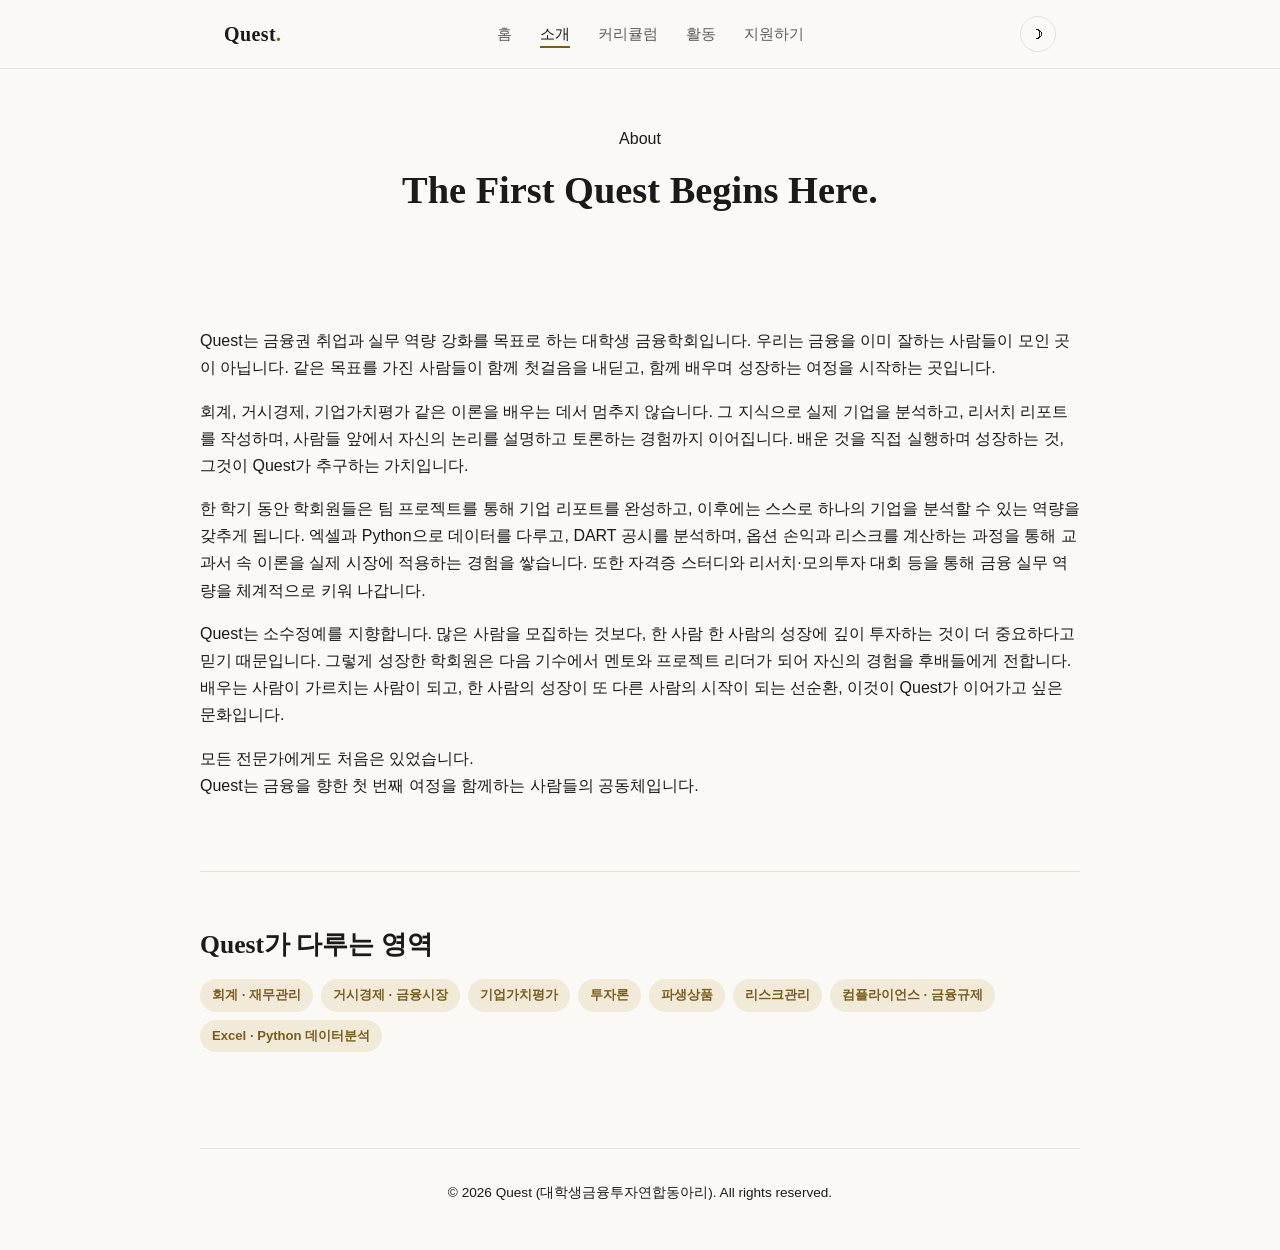
==== about.html @ 01ad4d15 "Add files via upload" ====
<!DOCTYPE html>
<html lang="ko" data-theme="light">
<head>
<meta charset="UTF-8" />
<meta name="viewport" content="width=device-width, initial-scale=1.0" />
<title>소개 | Quest</title>
<link rel="stylesheet" href="css/style.css" />
</head>
<body>

<header class="site-header">
  <nav class="nav">
    <a class="nav-brand" href="index.html">Quest<span>.</span></a>
    <button class="nav-toggle" aria-label="메뉴 열기">☰</button>
    <ul class="nav-links">
      <li><a href="index.html">홈</a></li>
      <li><a href="about.html" class="active">소개</a></li>
      <li><a href="curriculum.html">커리큘럼</a></li>
      <li><a href="activities.html">활동</a></li>
      <li><a href="apply.html">지원하기</a></li>
    </ul>
    <div class="nav-right">
      <button class="theme-toggle" aria-label="다크모드 전환">☽</button>
    </div>
  </nav>
</header>

<main>
  <section class="page-header container">
    <span class="eyebrow" style="display:block;margin-bottom:14px;">About</span>
    <h1>The First Quest Begins Here.</h1>
  </section>

  <section class="section container" style="border-top:none;">
    <p>
      Quest는 금융권 취업과 실무 역량 강화를 목표로 하는 대학생 금융학회입니다.
      우리는 금융을 이미 잘하는 사람들이 모인 곳이 아닙니다. 같은 목표를 가진 사람들이
      함께 첫걸음을 내딛고, 함께 배우며 성장하는 여정을 시작하는 곳입니다.
    </p>
    <p>
      회계, 거시경제, 기업가치평가 같은 이론을 배우는 데서 멈추지 않습니다. 그 지식으로
      실제 기업을 분석하고, 리서치 리포트를 작성하며, 사람들 앞에서 자신의 논리를 설명하고
      토론하는 경험까지 이어집니다. 배운 것을 직접 실행하며 성장하는 것, 그것이 Quest가
      추구하는 가치입니다.
    </p>
    <p>
      한 학기 동안 학회원들은 팀 프로젝트를 통해 기업 리포트를 완성하고, 이후에는 스스로
      하나의 기업을 분석할 수 있는 역량을 갖추게 됩니다. 엑셀과 Python으로 데이터를 다루고,
      DART 공시를 분석하며, 옵션 손익과 리스크를 계산하는 과정을 통해 교과서 속 이론을
      실제 시장에 적용하는 경험을 쌓습니다. 또한 자격증 스터디와 리서치·모의투자 대회 등을
      통해 금융 실무 역량을 체계적으로 키워 나갑니다.
    </p>
    <p>
      Quest는 소수정예를 지향합니다. 많은 사람을 모집하는 것보다, 한 사람 한 사람의 성장에
      깊이 투자하는 것이 더 중요하다고 믿기 때문입니다. 그렇게 성장한 학회원은 다음 기수에서
      멘토와 프로젝트 리더가 되어 자신의 경험을 후배들에게 전합니다. 배우는 사람이 가르치는
      사람이 되고, 한 사람의 성장이 또 다른 사람의 시작이 되는 선순환, 이것이 Quest가
      이어가고 싶은 문화입니다.
    </p>
    <p>
      모든 전문가에게도 처음은 있었습니다.<br />
      Quest는 금융을 향한 첫 번째 여정을 함께하는 사람들의 공동체입니다.
    </p>
  </section>

  <section class="section container">
    <h2 class="section-title">Quest가 다루는 영역</h2>
    <div class="tag-row">
      <span class="tag">회계 · 재무관리</span>
      <span class="tag">거시경제 · 금융시장</span>
      <span class="tag">기업가치평가</span>
      <span class="tag">투자론</span>
      <span class="tag">파생상품</span>
      <span class="tag">리스크관리</span>
      <span class="tag">컴플라이언스 · 금융규제</span>
      <span class="tag">Excel · Python 데이터분석</span>
    </div>
  </section>
</main>

<footer class="site-footer container">
  <p>© 2026 Quest (대학생금융투자연합동아리). All rights reserved.</p>
</footer>

<script src="js/main.js"></script>
</body>
</html>
---- css/style.css ----
/* ============================================================
   Quest (대학생금융투자연합동아리) — site.css
   ============================================================ */

:root {
  --bg: #faf9f6;
  --bg-elevated: #ffffff;
  --text: #1a1a1a;
  --text-muted: #5c5c5c;
  --border: #e4e1d8;
  --accent: #7a5c1e;
  --accent-strong: #0f1e3d;
  --accent-soft: #f1ead9;
  --shadow: 0 1px 3px rgba(15, 30, 61, 0.06);
  --radius: 10px;
  --font-serif: "Newsreader", "Noto Serif KR", Georgia, "Nanum Myeongjo", serif;
  --font-sans: -apple-system, BlinkMacSystemFont, "Segoe UI", "Noto Sans KR", "Pretendard", Arial, sans-serif;
}

html[data-theme="dark"] {
  --bg: #0b0e14;
  --bg-elevated: #12161f;
  --text: #eae7dd;
  --text-muted: #9a9a92;
  --border: #262b36;
  --accent: #d8b25c;
  --accent-strong: #eae7dd;
  --accent-soft: #1c2233;
  --shadow: 0 1px 3px rgba(0, 0, 0, 0.4);
}

* {
  box-sizing: border-box;
}

html {
  scroll-behavior: smooth;
}

body {
  margin: 0;
  background: var(--bg);
  color: var(--text);
  font-family: var(--font-sans);
  line-height: 1.7;
  -webkit-font-smoothing: antialiased;
  transition: background 0.2s ease, color 0.2s ease;
}

h1, h2, h3, h4 {
  font-family: var(--font-serif);
  color: var(--text);
  line-height: 1.3;
  margin: 0 0 0.6em;
}

p {
  margin: 0 0 1em;
  color: var(--text);
}

a {
  color: var(--accent);
  text-decoration: none;
}

a:hover {
  text-decoration: underline;
}

.container {
  max-width: 880px;
  margin: 0 auto;
  padding: 0 24px;
}

/* ---------- Header / Nav ---------- */

.site-header {
  position: sticky;
  top: 0;
  z-index: 50;
  background: var(--bg);
  border-bottom: 1px solid var(--border);
  backdrop-filter: blur(6px);
}

.nav {
  max-width: 880px;
  margin: 0 auto;
  padding: 16px 24px;
  display: flex;
  align-items: center;
  justify-content: space-between;
}

.nav-brand {
  font-family: var(--font-serif);
  font-weight: 700;
  font-size: 1.25rem;
  letter-spacing: 0.02em;
  color: var(--text);
}

.nav-brand span {
  color: var(--accent);
}

.nav-links {
  display: flex;
  align-items: center;
  gap: 28px;
  list-style: none;
  margin: 0;
  padding: 0;
}

.nav-links a {
  color: var(--text-muted);
  font-size: 0.95rem;
  font-weight: 500;
}

.nav-links a:hover,
.nav-links a.active {
  color: var(--text);
  text-decoration: none;
}

.nav-links a.active {
  border-bottom: 2px solid var(--accent);
  padding-bottom: 4px;
}

.nav-right {
  display: flex;
  align-items: center;
  gap: 16px;
}

.theme-toggle {
  background: none;
  border: 1px solid var(--border);
  border-radius: 999px;
  width: 36px;
  height: 36px;
  display: flex;
  align-items: center;
  justify-content: center;
  cursor: pointer;
  font-size: 1rem;
  color: var(--text);
}

.theme-toggle:hover {
  border-color: var(--accent);
}

.nav-toggle {
  display: none;
  background: none;
  border: none;
  font-size: 1.4rem;
  cursor: pointer;
  color: var(--text);
}

@media (max-width: 640px) {
  .nav-toggle {
    display: block;
  }
  .nav-links {
    position: absolute;
    top: 100%;
    left: 0;
    right: 0;
    background: var(--bg-elevated);
    border-bottom: 1px solid var(--border);
    flex-direction: column;
    align-items: flex-start;
    gap: 0;
    padding: 8px 24px 16px;
    display: none;
  }
  .nav-links.open {
    display: flex;
  }
  .nav-links li {
    width: 100%;
    padding: 10px 0;
    border-bottom: 1px solid var(--border);
  }
  .nav-links li:last-child {
    border-bottom: none;
  }
}

/* ---------- Hero ---------- */

.hero {
  padding: 88px 0 64px;
  text-align: center;
}

.hero .eyebrow {
  display: inline-block;
  font-size: 0.8rem;
  letter-spacing: 0.12em;
  text-transform: uppercase;
  color: var(--accent);
  margin-bottom: 18px;
  font-weight: 600;
}

.hero h1 {
  font-size: clamp(2rem, 5vw, 2.9rem);
  max-width: 640px;
  margin: 0 auto 20px;
}

.hero p.lead {
  max-width: 560px;
  margin: 0 auto 32px;
  color: var(--text-muted);
  font-size: 1.08rem;
}

.hero-actions {
  display: flex;
  gap: 12px;
  justify-content: center;
  flex-wrap: wrap;
}

/* ---------- Buttons ---------- */

.btn {
  display: inline-block;
  padding: 12px 26px;
  border-radius: var(--radius);
  font-weight: 600;
  font-size: 0.95rem;
  border: 1px solid transparent;
  cursor: pointer;
}

.btn-primary {
  background: var(--accent-strong);
  color: #faf9f6;
}

html[data-theme="dark"] .btn-primary {
  background: var(--accent);
  color: #0b0e14;
}

.btn-primary:hover {
  opacity: 0.88;
  text-decoration: none;
}

.btn-outline {
  border-color: var(--border);
  color: var(--text);
  background: transparent;
}

.btn-outline:hover {
  border-color: var(--accent);
  text-decoration: none;
}

/* ---------- Sections ---------- */

.section {
  padding: 56px 0;
  border-top: 1px solid var(--border);
}

.section:first-of-type {
  border-top: none;
}

.section-title {
  font-size: 1.6rem;
  margin-bottom: 8px;
}

.section-sub {
  color: var(--text-muted);
  margin-bottom: 32px;
}

.page-header {
  padding: 56px 0 32px;
  text-align: center;
}

.page-header h1 {
  font-size: clamp(1.8rem, 4vw, 2.4rem);
}

.page-header p {
  color: var(--text-muted);
  max-width: 560px;
  margin: 0 auto;
}

/* ---------- Cards ---------- */

.card-grid {
  display: grid;
  grid-template-columns: repeat(auto-fit, minmax(220px, 1fr));
  gap: 20px;
}

.card {
  background: var(--bg-elevated);
  border: 1px solid var(--border);
  border-radius: var(--radius);
  padding: 24px;
  box-shadow: var(--shadow);
}

.card h3 {
  font-size: 1.1rem;
  margin-bottom: 8px;
}

.card p {
  color: var(--text-muted);
  font-size: 0.95rem;
  margin-bottom: 0;
}

.tag-row {
  display: flex;
  flex-wrap: wrap;
  gap: 8px;
  margin: 18px 0 0;
}

.tag {
  background: var(--accent-soft);
  color: var(--accent);
  font-size: 0.82rem;
  font-weight: 600;
  padding: 5px 12px;
  border-radius: 999px;
}

/* ---------- Curriculum table ---------- */

.table-wrap {
  overflow-x: auto;
  border: 1px solid var(--border);
  border-radius: var(--radius);
}

table.curriculum {
  width: 100%;
  border-collapse: collapse;
  font-size: 0.92rem;
  min-width: 640px;
}

table.curriculum caption {
  caption-side: top;
  text-align: left;
  font-weight: 700;
  padding: 14px 16px;
  background: var(--accent-soft);
  color: var(--accent-strong);
  font-family: var(--font-serif);
}

table.curriculum th,
table.curriculum td {
  padding: 12px 16px;
  border-bottom: 1px solid var(--border);
  text-align: left;
  vertical-align: top;
}

table.curriculum thead th {
  background: var(--bg-elevated);
  color: var(--text-muted);
  font-weight: 600;
  font-size: 0.82rem;
  text-transform: uppercase;
  letter-spacing: 0.04em;
}

table.curriculum tbody tr:last-child td {
  border-bottom: none;
}

table.curriculum td.break-row {
  text-align: center;
  color: var(--text-muted);
  background: var(--accent-soft);
  font-style: italic;
}

table.curriculum td.date-cell {
  font-weight: 700;
  white-space: nowrap;
  color: var(--accent);
}

table.curriculum td.empty {
  color: var(--border);
}

/* ---------- Placeholder / empty state ---------- */

.empty-state {
  text-align: center;
  padding: 64px 24px;
  border: 1px dashed var(--border);
  border-radius: var(--radius);
  color: var(--text-muted);
}

.empty-state .icon {
  font-size: 2rem;
  margin-bottom: 12px;
}

/* ---------- Apply / recruiting box ---------- */

.info-box {
  background: var(--bg-elevated);
  border: 1px solid var(--border);
  border-radius: var(--radius);
  padding: 28px;
  box-shadow: var(--shadow);
  margin-bottom: 24px;
}

.info-box h3 {
  margin-bottom: 14px;
}

.info-list {
  list-style: none;
  padding: 0;
  margin: 0;
}

.info-list li {
  display: flex;
  justify-content: space-between;
  gap: 16px;
  padding: 10px 0;
  border-bottom: 1px solid var(--border);
  font-size: 0.95rem;
}

.info-list li:last-child {
  border-bottom: none;
}

.info-list .label {
  color: var(--text-muted);
  flex-shrink: 0;
}

.placeholder {
  color: var(--accent);
  font-style: italic;
}

.callout {
  background: var(--accent-soft);
  border-left: 3px solid var(--accent);
  border-radius: 6px;
  padding: 14px 18px;
  font-size: 0.9rem;
  color: var(--text-muted);
  margin-bottom: 24px;
}

/* ---------- Footer ---------- */

.site-footer {
  border-top: 1px solid var(--border);
  padding: 32px 0;
  margin-top: 40px;
  text-align: center;
  color: var(--text-muted);
  font-size: 0.85rem;
}

.site-footer a {
  color: var(--text-muted);
}
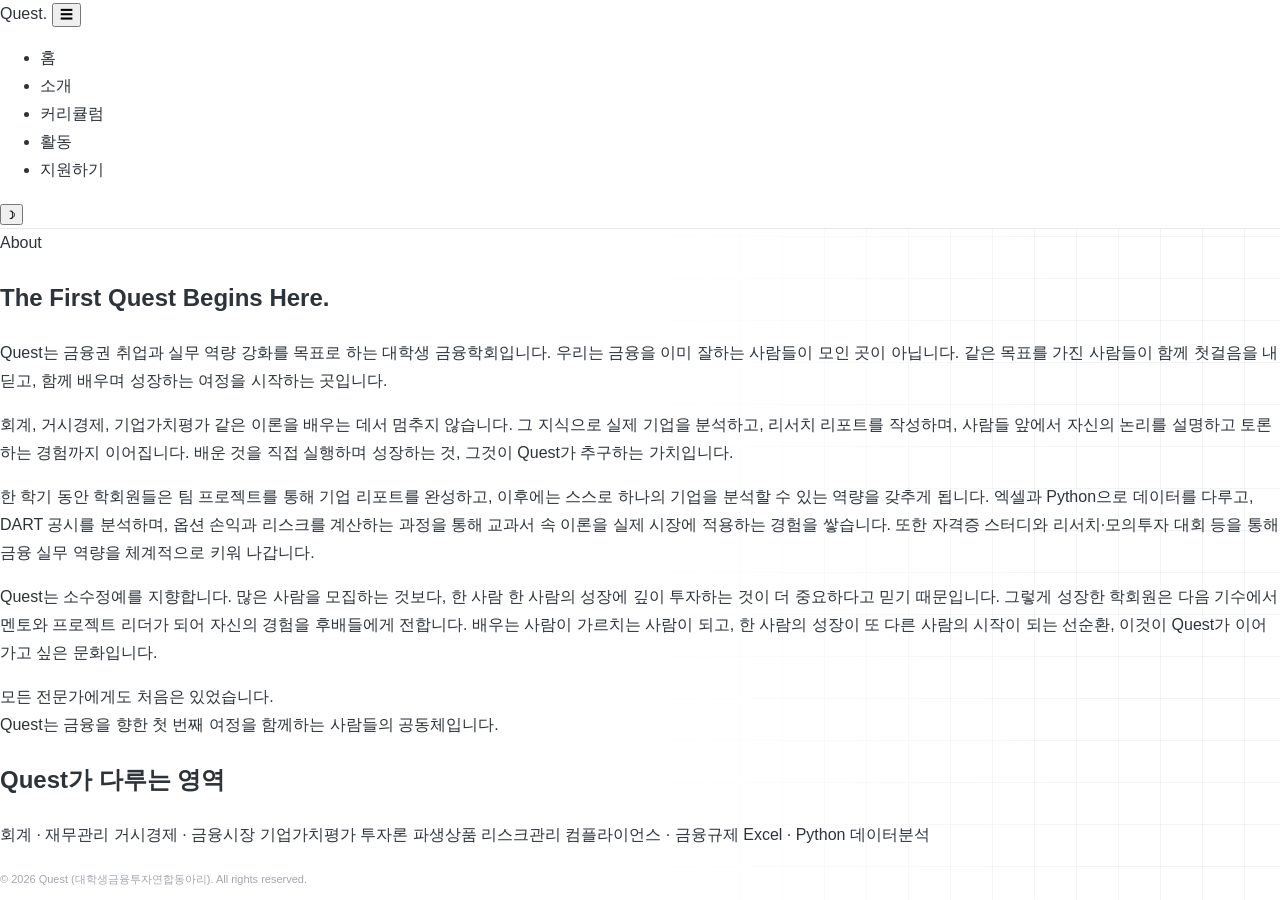
==== commit 4f2aed35: "Web final v1" ====
--- a/about.html
+++ b/about.html
@@ -6,7 +6,8 @@
 <title>소개 | Quest</title>
 <link rel="stylesheet" href="css/style.css" />
 </head>
-<body>
+<!-- index.html -->
+<body data-page="about">
 
 <header class="site-header">
   <nav class="nav">
--- a/css/style.css
+++ b/css/style.css
@@ -1,33 +1,10 @@
-/* ============================================================
-   Quest (대학생금융투자연합동아리) — site.css
-   ============================================================ */
-
-:root {
-  --bg: #faf9f6;
-  --bg-elevated: #ffffff;
-  --text: #1a1a1a;
-  --text-muted: #5c5c5c;
-  --border: #e4e1d8;
-  --accent: #7a5c1e;
-  --accent-strong: #0f1e3d;
-  --accent-soft: #f1ead9;
-  --shadow: 0 1px 3px rgba(15, 30, 61, 0.06);
-  --radius: 10px;
-  --font-serif: "Newsreader", "Noto Serif KR", Georgia, "Nanum Myeongjo", serif;
-  --font-sans: -apple-system, BlinkMacSystemFont, "Segoe UI", "Noto Sans KR", "Pretendard", Arial, sans-serif;
-}
-
-html[data-theme="dark"] {
-  --bg: #0b0e14;
-  --bg-elevated: #12161f;
-  --text: #eae7dd;
-  --text-muted: #9a9a92;
-  --border: #262b36;
-  --accent: #d8b25c;
-  --accent-strong: #eae7dd;
-  --accent-soft: #1c2233;
-  --shadow: 0 1px 3px rgba(0, 0, 0, 0.4);
-}
+/* =========================================================
+   QUEST FINANCE LAB
+   Academic / Research-oriented website
+========================================================= */
+
+
+/* ---------- RESET ---------- */
 
 * {
   box-sizing: border-box;
@@ -39,459 +16,1903 @@
 
 body {
   margin: 0;
-  background: var(--bg);
-  color: var(--text);
-  font-family: var(--font-sans);
-  line-height: 1.7;
-  -webkit-font-smoothing: antialiased;
-  transition: background 0.2s ease, color 0.2s ease;
-}
-
-h1, h2, h3, h4 {
-  font-family: var(--font-serif);
-  color: var(--text);
-  line-height: 1.3;
-  margin: 0 0 0.6em;
-}
+  background: #ffffff;
+  color: #2d333b;
+
+  position: relative;
+isolation: isolate;
+
+-webkit-font-smoothing: antialiased;
+text-rendering: optimizeLegibility;
+
+  font-family:
+    -apple-system,
+    BlinkMacSystemFont,
+    "Segoe UI",
+    "Noto Sans KR",
+    Arial,
+    sans-serif;
+
+  font-size: 16px;
+  line-height: 1.75;
+}
+
+/* =========================================================
+   QUEST BACKGROUND — RESEARCH GRID
+========================================================= */
+
+body::before {
+  content: "";
+
+  position: fixed;
+  top: 68px;
+  right: 0;
+
+  width: 52vw;
+  height: calc(100vh - 68px);
+
+  background-image:
+    linear-gradient(
+      rgba(29, 53, 87, 0.055) 1px,
+      transparent 1px
+    ),
+    linear-gradient(
+      90deg,
+      rgba(29, 53, 87, 0.055) 1px,
+      transparent 1px
+    );
+
+  background-size:
+    42px 42px;
+
+  -webkit-mask-image:
+    linear-gradient(
+      to right,
+      transparent 0%,
+      rgba(0, 0, 0, 0.35) 28%,
+      #000 72%
+    );
+
+  mask-image:
+    linear-gradient(
+      to right,
+      transparent 0%,
+      rgba(0, 0, 0, 0.35) 28%,
+      #000 72%
+    );
+
+  pointer-events: none;
+
+  z-index: -1;
+}
+
+a {
+  color: inherit;
+  text-decoration: none;
+}
+
+/* Text selection */
+
+::selection {
+  background: rgba(29, 53, 87, 0.16);
+  color: #1d3557;
+}
+
+/* Keyboard focus */
+
+a:focus-visible,
+button:focus-visible {
+  outline: 2px solid rgba(29, 53, 87, 0.55);
+  outline-offset: 4px;
+  border-radius: 2px;
+}s
 
 p {
-  margin: 0 0 1em;
-  color: var(--text);
-}
-
-a {
-  color: var(--accent);
-  text-decoration: none;
-}
-
-a:hover {
-  text-decoration: underline;
-}
-
-.container {
-  max-width: 880px;
-  margin: 0 auto;
-  padding: 0 24px;
-}
-
-/* ---------- Header / Nav ---------- */
+  margin: 0 0 1.25rem;
+}
+
+
+/* =========================================================
+   TOP NAVIGATION
+========================================================= */
 
 .site-header {
+  width: 100%;
+
+  border-bottom: 1px solid #e7e9ec;
+
+  background: rgba(255, 255, 255, 0.88);
+
+  -webkit-backdrop-filter: blur(12px);
+  backdrop-filter: blur(12px);
+
   position: sticky;
   top: 0;
-  z-index: 50;
-  background: var(--bg);
-  border-bottom: 1px solid var(--border);
-  backdrop-filter: blur(6px);
-}
-
-.nav {
-  max-width: 880px;
+
+  z-index: 100;
+
+  box-shadow:
+    0 0 0 rgba(29, 53, 87, 0);
+
+  transition:
+    background 0.3s ease,
+    border-color 0.3s ease,
+    box-shadow 0.3s ease;
+}
+
+
+/* 스크롤 후 header */
+
+.site-header.is-scrolled {
+  background: rgba(255, 255, 255, 0.94);
+
+  border-color: rgba(29, 53, 87, 0.10);
+
+  box-shadow:
+    0 8px 24px rgba(29, 53, 87, 0.06);
+}
+
+.header-inner {
+  max-width: 1180px;
+  min-height: 68px;
+
   margin: 0 auto;
-  padding: 16px 24px;
+  padding: 0 28px;
+
   display: flex;
   align-items: center;
-  justify-content: space-between;
-}
-
-.nav-brand {
-  font-family: var(--font-serif);
+}
+
+.brand {
+  transition:
+  color 0.2s ease,
+  letter-spacing 0.3s cubic-bezier(0.22, 1, 0.36, 1);
+  margin-right: 50px;
+
+  color: #1d3557;
+
+  font-size: 22px;
   font-weight: 700;
-  font-size: 1.25rem;
-  letter-spacing: 0.02em;
-  color: var(--text);
-}
-
-.nav-brand span {
-  color: var(--accent);
-}
-
-.nav-links {
+  letter-spacing: -0.5px;
+}
+
+.brand:hover {
+  color: #29496f;
+  letter-spacing: -0.2px;
+}
+
+.main-nav {
   display: flex;
   align-items: center;
-  gap: 28px;
-  list-style: none;
-  margin: 0;
-  padding: 0;
-}
-
-.nav-links a {
-  color: var(--text-muted);
-  font-size: 0.95rem;
+
+  gap: 30px;
+}
+
+.main-nav a {
+  position: relative;
+
+  padding: 23px 0 20px;
+
+  color: #5d6672;
+
+  font-size: 14px;
   font-weight: 500;
-}
-
-.nav-links a:hover,
-.nav-links a.active {
-  color: var(--text);
-  text-decoration: none;
-}
-
-.nav-links a.active {
-  border-bottom: 2px solid var(--accent);
-  padding-bottom: 4px;
-}
-
-.nav-right {
+
+  transition:
+    color 0.2s ease;
+}
+
+
+/* underline 기본 상태 */
+
+.main-nav a::after {
+  content: "";
+
+  position: absolute;
+
+  left: 0;
+  bottom: 15px;
+
+  width: 100%;
+  height: 2px;
+
+  background: #1d3557;
+
+  transform: scaleX(0);
+  transform-origin: left center;
+
+  transition:
+    transform 0.32s cubic-bezier(0.22, 1, 0.36, 1);
+}
+
+
+/* hover / 현재 페이지 */
+
+.main-nav a:hover,
+.main-nav a.active {
+  color: #1d3557;
+}
+
+.main-nav a:hover::after,
+.main-nav a.active::after {
+  transform: scaleX(1);
+}
+.language-switch {
+  margin-left: auto;
+
   display: flex;
   align-items: center;
-  gap: 16px;
-}
-
-.theme-toggle {
-  background: none;
-  border: 1px solid var(--border);
-  border-radius: 999px;
-  width: 36px;
-  height: 36px;
+
+  gap: 7px;
+
+  color: #a0a6ad;
+
+  font-size: 12px;
+  letter-spacing: 0.04em;
+}
+
+.active-language {
+  color: #1d3557;
+  font-weight: 700;
+}
+
+
+/* =========================================================
+   MAIN PAGE LAYOUT
+========================================================= */
+
+.page-layout {
+  max-width: 1120px;
+
+  margin: 0 auto;
+  padding: 70px 28px 100px;
+
+  display: grid;
+  grid-template-columns: 250px minmax(0, 1fr);
+
+  gap: 90px;
+}
+
+
+/* =========================================================
+   LEFT PROFILE
+========================================================= */
+
+.profile {
+  align-self: start;
+
+  position: sticky;
+  top: 120px;
+}
+
+.profile-mark {
+  width: 112px;
+  height: 112px;
+
+  display: flex;
+  justify-content: center;
+  align-items: center;
+
+  margin-bottom: 25px;
+
+  border-radius: 50%;
+
+  background: #1d3557;
+  color: #ffffff;
+
+  font-family: "Source Serif 4", Georgia, "Times New Roman", serif;
+  font-size: 54px;
+  line-height: 1;
+
+  position: relative;
+  isolation: isolate;
+
+  transform: translateY(0) scale(1);
+
+  box-shadow:
+    0 0 0 rgba(29, 53, 87, 0);
+
+  transition:
+    transform 0.35s cubic-bezier(0.22, 1, 0.36, 1),
+    box-shadow 0.35s ease;
+}
+
+
+/* Q — subtle hover interaction */
+
+.profile-mark:hover {
+  transform:
+    translateY(-4px)
+    scale(1.025);
+
+  box-shadow:
+    0 10px 26px rgba(29, 53, 87, 0.16);
+}
+
+/* Q — rotating research ring */
+
+.profile-mark::before {
+  content: "";
+
+  position: absolute;
+  inset: -9px;
+
+  border-radius: 50%;
+
+  background:
+  conic-gradient(
+    from 0deg,
+    rgba(29, 53, 87, 0.12) 0deg,
+    rgba(29, 53, 87, 0.12) 220deg,
+    rgba(29, 53, 87, 0.34) 265deg,
+    rgba(29, 53, 87, 0.72) 305deg,
+    rgba(29, 53, 87, 0.30) 345deg,
+    rgba(29, 53, 87, 0.12) 360deg
+  );
+  
+  -webkit-mask:
+    radial-gradient(
+      farthest-side,
+      transparent calc(100% - 1px),
+      #000 0
+    );
+
+  mask:
+    radial-gradient(
+      farthest-side,
+      transparent calc(100% - 1px),
+      #000 0
+    );
+
+  pointer-events: none;
+
+  animation: quest-ring-rotate 14s linear infinite;
+}
+
+
+@keyframes quest-ring-rotate {
+
+  from {
+    transform: rotate(0deg);
+  }
+
+  to {
+    transform: rotate(360deg);
+  }
+
+}
+
+.profile-name {
+  margin: 0 0 4px;
+
+  color: #22272e;
+
+  font-size: 28px;
+  font-weight: 650;
+  letter-spacing: -0.6px;
+}
+
+.profile-role {
+  margin: 0 0 20px;
+
+  color: #66707b;
+
+  font-size: 14px;
+  line-height: 1.6;
+}
+
+.profile-tagline {
+  margin: 0 0 27px;
+
+  color: #1d3557;
+
+  font-family: "Source Serif 4", Georgia, "Times New Roman", serif;
+  font-size: 18px;
+  line-height: 1.45;
+}
+
+.profile-info {
+  list-style: none;
+
+  margin: 0;
+  padding: 19px 0 0;
+
+  border-top: 1px solid #e4e7ea;
+}
+
+.profile-info li {
+  margin-bottom: 7px;
+
+  color: #858c95;
+
+  font-size: 12px;
+  line-height: 1.6;
+}
+
+/* =========================================================
+   PROFILE ENTRANCE
+========================================================= */
+
+/* Q는 기존 orbit / hover와 충돌하지 않도록 opacity만 */
+.profile-mark {
+  animation:
+    quest-profile-mark-enter 0.65s ease both;
+}
+
+
+/* 텍스트 요소 */
+.profile-name,
+.profile-role,
+.profile-tagline,
+.profile-info {
+  opacity: 0;
+
+  animation:
+    quest-profile-text-enter
+    0.65s
+    cubic-bezier(0.22, 1, 0.36, 1)
+    forwards;
+}
+
+
+/* stagger */
+.profile-name {
+  animation-delay: 0.08s;
+}
+
+.profile-role {
+  animation-delay: 0.14s;
+}
+
+.profile-tagline {
+  animation-delay: 0.20s;
+}
+
+.profile-info {
+  animation-delay: 0.26s;
+}
+
+
+/* Q fade */
+@keyframes quest-profile-mark-enter {
+
+  from {
+    opacity: 0;
+  }
+
+  to {
+    opacity: 1;
+  }
+
+}
+
+
+/* Text entrance */
+@keyframes quest-profile-text-enter {
+
+  from {
+    opacity: 0;
+    transform: translateY(10px);
+  }
+
+  to {
+    opacity: 1;
+    transform: translateY(0);
+  }
+
+}
+
+
+/* =========================================================
+   RIGHT CONTENT
+========================================================= */
+
+.content {
+  width: 100%;
+  max-width: 720px;
+}
+
+.content-section {
+  padding-bottom: 54px;
+  margin-bottom: 54px;
+
+  border-bottom: 1px solid #eceef0;
+}
+
+.content-section:last-of-type {
+  border-bottom: none;
+}
+
+.content-section h2 {
+  margin: 0 0 25px;
+
+  color: #22272e;
+
+  font-size: 25px;
+  font-weight: 650;
+  line-height: 1.3;
+  letter-spacing: -0.5px;
+}
+/* =========================================================
+   SECTION HEADING ACCENT
+========================================================= */
+
+.content-section > h2,
+.section-heading-row > h2 {
   display: flex;
   align-items: center;
-  justify-content: center;
-  cursor: pointer;
-  font-size: 1rem;
-  color: var(--text);
-}
-
-.theme-toggle:hover {
-  border-color: var(--accent);
-}
-
-.nav-toggle {
-  display: none;
-  background: none;
-  border: none;
-  font-size: 1.4rem;
-  cursor: pointer;
-  color: var(--text);
-}
-
-@media (max-width: 640px) {
-  .nav-toggle {
-    display: block;
-  }
-  .nav-links {
-    position: absolute;
-    top: 100%;
-    left: 0;
-    right: 0;
-    background: var(--bg-elevated);
-    border-bottom: 1px solid var(--border);
-    flex-direction: column;
-    align-items: flex-start;
-    gap: 0;
-    padding: 8px 24px 16px;
-    display: none;
-  }
-  .nav-links.open {
-    display: flex;
-  }
-  .nav-links li {
-    width: 100%;
-    padding: 10px 0;
-    border-bottom: 1px solid var(--border);
-  }
-  .nav-links li:last-child {
-    border-bottom: none;
-  }
-}
-
-/* ---------- Hero ---------- */
-
-.hero {
-  padding: 88px 0 64px;
-  text-align: center;
-}
-
-.hero .eyebrow {
-  display: inline-block;
-  font-size: 0.8rem;
-  letter-spacing: 0.12em;
-  text-transform: uppercase;
-  color: var(--accent);
-  margin-bottom: 18px;
-  font-weight: 600;
-}
-
-.hero h1 {
-  font-size: clamp(2rem, 5vw, 2.9rem);
-  max-width: 640px;
-  margin: 0 auto 20px;
-}
-
-.hero p.lead {
-  max-width: 560px;
-  margin: 0 auto 32px;
-  color: var(--text-muted);
-  font-size: 1.08rem;
-}
-
-.hero-actions {
-  display: flex;
-  gap: 12px;
-  justify-content: center;
-  flex-wrap: wrap;
-}
-
-/* ---------- Buttons ---------- */
-
-.btn {
-  display: inline-block;
-  padding: 12px 26px;
-  border-radius: var(--radius);
-  font-weight: 600;
-  font-size: 0.95rem;
-  border: 1px solid transparent;
-  cursor: pointer;
-}
-
-.btn-primary {
-  background: var(--accent-strong);
-  color: #faf9f6;
-}
-
-html[data-theme="dark"] .btn-primary {
-  background: var(--accent);
-  color: #0b0e14;
-}
-
-.btn-primary:hover {
-  opacity: 0.88;
-  text-decoration: none;
-}
-
-.btn-outline {
-  border-color: var(--border);
-  color: var(--text);
-  background: transparent;
-}
-
-.btn-outline:hover {
-  border-color: var(--accent);
-  text-decoration: none;
-}
-
-/* ---------- Sections ---------- */
-
-.section {
-  padding: 56px 0;
-  border-top: 1px solid var(--border);
-}
-
-.section:first-of-type {
-  border-top: none;
-}
-
-.section-title {
-  font-size: 1.6rem;
-  margin-bottom: 8px;
-}
-
-.section-sub {
-  color: var(--text-muted);
-  margin-bottom: 32px;
-}
-
-.page-header {
-  padding: 56px 0 32px;
-  text-align: center;
-}
-
-.page-header h1 {
-  font-size: clamp(1.8rem, 4vw, 2.4rem);
-}
-
-.page-header p {
-  color: var(--text-muted);
-  max-width: 560px;
-  margin: 0 auto;
-}
-
-/* ---------- Cards ---------- */
-
-.card-grid {
-  display: grid;
-  grid-template-columns: repeat(auto-fit, minmax(220px, 1fr));
-  gap: 20px;
-}
-
-.card {
-  background: var(--bg-elevated);
-  border: 1px solid var(--border);
-  border-radius: var(--radius);
-  padding: 24px;
-  box-shadow: var(--shadow);
-}
-
-.card h3 {
-  font-size: 1.1rem;
-  margin-bottom: 8px;
-}
-
-.card p {
-  color: var(--text-muted);
-  font-size: 0.95rem;
-  margin-bottom: 0;
-}
-
-.tag-row {
+
+  gap: 10px;
+}
+
+.content-section > h2::before,
+.section-heading-row > h2::before {
+  content: "";
+
+  width: 18px;
+  height: 1px;
+
+  flex: 0 0 18px;
+
+  background: rgba(29, 53, 87, 0.42);
+
+  transition:
+    width 0.35s cubic-bezier(0.22, 1, 0.36, 1),
+    flex-basis 0.35s cubic-bezier(0.22, 1, 0.36, 1),
+    background 0.3s ease;
+}
+
+.content-section h3 {
+  margin: 0 0 4px;
+
+  color: #30363d;
+
+  font-size: 16px;
+  font-weight: 650;
+}
+
+.content-section p {
+  color: #59636e;
+}
+
+.lead {
+  margin-bottom: 23px !important;
+
+  color: #30363d !important;
+
+  font-size: 20px;
+  font-weight: 500;
+  line-height: 1.6;
+  letter-spacing: -0.3px;
+}
+
+
+/* =========================================================
+   AREAS OF STUDY
+========================================================= */
+
+.tag-list {
   display: flex;
   flex-wrap: wrap;
+
   gap: 8px;
-  margin: 18px 0 0;
-}
-
-.tag {
-  background: var(--accent-soft);
-  color: var(--accent);
-  font-size: 0.82rem;
-  font-weight: 600;
-  padding: 5px 12px;
-  border-radius: 999px;
-}
-
-/* ---------- Curriculum table ---------- */
-
-.table-wrap {
-  overflow-x: auto;
-  border: 1px solid var(--border);
-  border-radius: var(--radius);
-}
-
-table.curriculum {
-  width: 100%;
-  border-collapse: collapse;
-  font-size: 0.92rem;
-  min-width: 640px;
-}
-
-table.curriculum caption {
-  caption-side: top;
-  text-align: left;
-  font-weight: 700;
-  padding: 14px 16px;
-  background: var(--accent-soft);
-  color: var(--accent-strong);
-  font-family: var(--font-serif);
-}
-
-table.curriculum th,
-table.curriculum td {
-  padding: 12px 16px;
-  border-bottom: 1px solid var(--border);
-  text-align: left;
-  vertical-align: top;
-}
-
-table.curriculum thead th {
-  background: var(--bg-elevated);
-  color: var(--text-muted);
-  font-weight: 600;
-  font-size: 0.82rem;
-  text-transform: uppercase;
-  letter-spacing: 0.04em;
-}
-
-table.curriculum tbody tr:last-child td {
-  border-bottom: none;
-}
-
-table.curriculum td.break-row {
-  text-align: center;
-  color: var(--text-muted);
-  background: var(--accent-soft);
-  font-style: italic;
-}
-
-table.curriculum td.date-cell {
-  font-weight: 700;
-  white-space: nowrap;
-  color: var(--accent);
-}
-
-table.curriculum td.empty {
-  color: var(--border);
-}
-
-/* ---------- Placeholder / empty state ---------- */
-
-.empty-state {
-  text-align: center;
-  padding: 64px 24px;
-  border: 1px dashed var(--border);
-  border-radius: var(--radius);
-  color: var(--text-muted);
-}
-
-.empty-state .icon {
-  font-size: 2rem;
-  margin-bottom: 12px;
-}
-
-/* ---------- Apply / recruiting box ---------- */
-
-.info-box {
-  background: var(--bg-elevated);
-  border: 1px solid var(--border);
-  border-radius: var(--radius);
-  padding: 28px;
-  box-shadow: var(--shadow);
-  margin-bottom: 24px;
-}
-
-.info-box h3 {
-  margin-bottom: 14px;
-}
-
-.info-list {
-  list-style: none;
-  padding: 0;
+}
+
+.tag-list span {
+  display: inline-block;
+
+  padding: 5px 11px;
+
+  border: 1px solid #dfe3e7;
+  border-radius: 4px;
+
+  color: #5e6873;
+  background: #fafbfc;
+
+  font-size: 12px;
+  line-height: 1.5;
+
+  transform: translateY(0);
+
+  transition:
+    color 0.22s ease,
+    border-color 0.22s ease,
+    background 0.22s ease,
+    transform 0.28s cubic-bezier(0.22, 1, 0.36, 1),
+    box-shadow 0.28s ease;
+}
+
+.tag-list span:hover {
+  color: #1d3557;
+
+  border-color: rgba(29, 53, 87, 0.30);
+
+  background: #ffffff;
+
+  transform: translateY(-2px);
+
+  box-shadow:
+    0 5px 14px rgba(29, 53, 87, 0.07);
+}
+
+/* =========================================================
+   HOW WE LEARN
+========================================================= */
+
+.learning-list {
+  position: relative;
+
+  border-top: 1px solid #e4e7ea;
+
+  --learning-progress: 0;
+}
+
+
+/* 전체 progress rail */
+
+.learning-list::before {
+  content: "";
+
+  position: absolute;
+
+  left: 29px;
+  top: 30px;
+  bottom: 30px;
+
+  width: 1px;
+
+  background: #e1e5e9;
+
+  pointer-events: none;
+}
+
+
+/* 현재 단계까지 채워지는 부분 */
+
+.learning-list::after {
+  content: "";
+
+  position: absolute;
+
+  left: 29px;
+  top: 30px;
+
+  width: 1px;
+
+  height:
+    calc(
+      (100% - 60px) * var(--learning-progress)
+    );
+
+  background: #1d3557;
+
+  transition:
+    height 0.45s cubic-bezier(0.22, 1, 0.36, 1);
+
+  pointer-events: none;
+}
+
+.learning-item {
+  position: relative;
+
+  display: grid;
+  grid-template-columns: 54px 1fr;
+  gap: 16px;
+
+  padding: 18px 0;
+
+  border-bottom: 1px solid #e9ebed;
+
+  transition:
+    transform 0.35s cubic-bezier(0.22, 1, 0.36, 1),
+    padding-left 0.35s cubic-bezier(0.22, 1, 0.36, 1);
+}
+
+.learning-number {
+  position: relative;
+z-index: 2;
+
+  padding-top: 2px;
+
+  color: #9ba2aa;
+
+  font-family: "Source Serif 4", Georgia, "Times New Roman", serif;
+  font-size: 13px;
+
+  transition:
+    color 0.3s ease,
+    transform 0.35s cubic-bezier(0.22, 1, 0.36, 1);
+}
+
+.learning-number::after {
+  content: "";
+
+  position: absolute;
+
+  left: 26.5px;
+  top: 9px;
+
+  width: 6px;
+  height: 6px;
+
+  border-radius: 50%;
+
+  background: #d5dbe1;
+
+  transform: scale(0.75);
+
+  transition:
+    background 0.3s ease,
+    transform 0.35s cubic-bezier(0.22, 1, 0.36, 1);
+
+  z-index: 3;
+}
+
+.learning-item.is-active .learning-number::after {
+  background: #1d3557;
+
+  transform: scale(1);
+}
+
+.learning-item p {
   margin: 0;
-}
-
-.info-list li {
+
+  color: #7a838d;
+
+  font-size: 14px;
+  line-height: 1.65;
+
+  transition: color 0.3s ease;
+}
+
+/* Active learning step */
+
+.learning-item h3 {
+  transition: color 0.3s ease;
+}
+
+.learning-item.is-active {
+  padding-left: 8px;
+}
+
+.learning-item.is-active .learning-number {
+  color: #1d3557;
+
+  transform: translateX(3px);
+}
+
+.learning-item.is-active h3 {
+  color: #1d3557;
+}
+
+.learning-item.is-active p {
+  color: #59636e;
+}
+/* =========================================================
+   RESEARCH
+========================================================= */
+
+.section-heading-row {
   display: flex;
   justify-content: space-between;
-  gap: 16px;
-  padding: 10px 0;
-  border-bottom: 1px solid var(--border);
-  font-size: 0.95rem;
-}
-
-.info-list li:last-child {
+  align-items: baseline;
+
+  gap: 30px;
+}
+
+.text-link {
+  display: inline-flex;
+  align-items: center;
+  gap: 4px;
+
+  color: #426a8c;
+
+  font-size: 12px;
+  white-space: nowrap;
+
+  transition:
+    color 0.2s ease;
+}
+
+.text-link:active,
+.person-external:active {
+  opacity: 0.65;
+}
+
+.text-link:hover {
+  color: #1d3557;
+}
+
+.link-arrow {
+  display: inline-block;
+
+  transition:
+    transform 0.3s cubic-bezier(0.22, 1, 0.36, 1);
+}
+
+.text-link:hover .link-arrow {
+  transform: translateX(4px);
+}
+
+.empty-research {
+  padding: 22px 0;
+
+  border-top: 1px solid #e4e7ea;
+  border-bottom: 1px solid #e4e7ea;
+}
+
+.empty-research p {
+  margin: 0;
+
+  color: #868e97;
+
+  font-size: 14px;
+}
+
+
+/* =========================================================
+   FOOTER
+========================================================= */
+
+.site-footer {
+  padding-top: 10px;
+
+  color: #a1a7ae;
+
+  font-size: 11px;
+}
+
+.site-footer p {
+  color: inherit;
+}
+
+
+/* =========================================================
+   TABLET
+========================================================= */
+
+@media (max-width: 900px) {
+
+  .page-layout {
+    grid-template-columns: 200px minmax(0, 1fr);
+
+    gap: 55px;
+  }
+
+  .main-nav {
+    gap: 20px;
+  }
+
+}
+
+
+/* =========================================================
+   MOBILE
+========================================================= */
+
+@media (max-width: 720px) {
+
+  .site-header {
+    position: static;
+  }
+
+  .header-inner {
+    min-height: auto;
+
+    padding: 16px 20px;
+
+    display: grid;
+    grid-template-columns: 1fr auto;
+
+    gap: 13px;
+  }
+
+  .brand {
+    margin: 0;
+
+    font-size: 20px;
+  }
+
+  .language-switch {
+    margin: 0;
+  }
+
+  .main-nav {
+    grid-column: 1 / -1;
+
+    width: 100%;
+
+    gap: 22px;
+
+    overflow-x: auto;
+
+    scrollbar-width: none;
+  }
+
+  .main-nav::-webkit-scrollbar {
+    display: none;
+  }
+
+ .main-nav a {
+  flex-shrink: 0;
+
+  padding: 4px 0 7px;
+
+  font-size: 13px;
+}
+
+/* 모바일에서는 hover / active 모두 같은 underline 위치 */
+
+.main-nav a::after {
+  bottom: 5px;
+}
+
+
+  .page-layout {
+    display: block;
+
+    padding: 45px 22px 75px;
+  }
+
+
+  .profile {
+    position: static;
+
+    margin-bottom: 55px;
+    padding-bottom: 38px;
+
+    border-bottom: 1px solid #e7e9ec;
+  }
+
+  .profile-mark {
+    width: 82px;
+    height: 82px;
+
+    margin-bottom: 20px;
+
+    font-size: 37px;
+  }
+
+  .profile-name {
+    font-size: 25px;
+  }
+
+  .profile-tagline {
+    margin-bottom: 20px;
+
+    font-size: 17px;
+  }
+
+  .profile-info {
+    max-width: 250px;
+  }
+
+
+  .content {
+    max-width: none;
+  }
+
+  .content-section {
+    padding-bottom: 38px;
+    margin-bottom: 38px;
+  }
+
+  .content-section h2 {
+    font-size: 23px;
+  }
+
+  .lead {
+    font-size: 18px;
+  }
+
+}
+
+
+/* =========================================================
+   VERY SMALL MOBILE
+========================================================= */
+
+@media (max-width: 420px) {
+
+  body {
+    font-size: 15px;
+  }
+
+  .header-inner {
+    padding-left: 17px;
+    padding-right: 17px;
+  }
+
+  .page-layout {
+    padding-left: 17px;
+    padding-right: 17px;
+  }
+
+  .learning-item {
+    grid-template-columns: 42px 1fr;
+  }
+
+}
+
+
+/* =========================================================
+   WEEKLY SCHEDULE
+========================================================= */
+
+.schedule-intro {
+  margin: -8px 0 28px;
+
+  color: #7a838d !important;
+
+  font-size: 13px;
+}
+
+
+/* 전체 일정 */
+
+.schedule-list {
+  width: 100%;
+
+  border-top: 1px solid #dfe3e7;
+}
+
+
+/* 날짜 하나 */
+
+.schedule-item {
+  transition:
+  background 0.25s ease,
+  transform 0.28s cubic-bezier(0.22, 1, 0.36, 1),
+  padding-left 0.28s cubic-bezier(0.22, 1, 0.36, 1),
+  padding-right 0.28s cubic-bezier(0.22, 1, 0.36, 1);
+
+  display: grid;
+  grid-template-columns: 72px minmax(0, 1fr);
+
+  gap: 22px;
+
+  padding: 25px 0;
+
+  border-bottom: 1px solid #e7e9ec;
+}
+
+.schedule-item:hover {
+  background: rgba(29, 53, 87, 0.016);
+
+  transform: translateX(3px);
+
+  padding-left: 6px;
+  padding-right: 6px;
+}
+
+.schedule-break:hover {
+  background: transparent;
+
+  transform: none;
+
+  padding-left: 0;
+  padding-right: 0;
+}
+
+
+/* 왼쪽 날짜 */
+
+.schedule-date {
+  padding-top: 2px;
+}
+
+.schedule-month {
+  display: block;
+
+  margin-bottom: 1px;
+
+  color: #929aa3;
+
+  font-size: 10px;
+  font-weight: 600;
+  letter-spacing: 0.1em;
+}
+
+.schedule-date strong {
+  display: block;
+
+  color: #1d3557;
+
+  font-family: "Source Serif 4", Georgia, "Times New Roman", serif;
+
+  font-size: 25px;
+  font-weight: 400;
+  line-height: 1.1;
+}
+
+
+/* 오른쪽 내용 */
+
+.schedule-content {
+  min-width: 0;
+}
+
+
+/* 같은 날짜 안의 개별 세션 */
+
+.schedule-session {
+  padding-bottom: 20px;
+  margin-bottom: 20px;
+
+  border-bottom: 1px solid #edf0f2;
+}
+
+.schedule-session:last-child {
+  padding-bottom: 0;
+  margin-bottom: 0;
+
   border-bottom: none;
 }
 
-.info-list .label {
-  color: var(--text-muted);
-  flex-shrink: 0;
-}
-
-.placeholder {
-  color: var(--accent);
-  font-style: italic;
-}
-
-.callout {
-  background: var(--accent-soft);
-  border-left: 3px solid var(--accent);
-  border-radius: 6px;
-  padding: 14px 18px;
-  font-size: 0.9rem;
-  color: var(--text-muted);
+.schedule-session h3 {
+  margin: 0 0 7px;
+
+  color: #30363d;
+
+  font-size: 15px;
+  font-weight: 650;
+  line-height: 1.55;
+}
+
+
+/* 실습 또는 세부 내용 */
+
+.schedule-practice {
+  margin: 0 0 8px !important;
+
+  color: #717b85 !important;
+
+  font-size: 13px;
+  line-height: 1.65;
+}
+
+
+/* 발제자 / 프로젝트 */
+
+.schedule-meta {
+  display: grid;
+  grid-template-columns: 72px minmax(0, 1fr);
+
+  gap: 10px;
+
+  margin-top: 7px;
+
+  color: #626c76;
+
+  font-size: 12px;
+  line-height: 1.6;
+}
+
+.schedule-meta span {
+  color: #9aa1a9;
+
+  font-size: 10px;
+  font-weight: 600;
+
+  text-transform: uppercase;
+  letter-spacing: 0.06em;
+}
+
+
+/* 시험 / 명절 등 휴회 */
+
+.schedule-break {
+  padding-top: 18px;
+  padding-bottom: 18px;
+}
+
+.schedule-break .schedule-date strong {
+  color: #a0a7af;
+}
+
+.schedule-break .schedule-session h3 {
+  color: #9aa1a9;
+
+  font-size: 13px;
+  font-weight: 500;
+}
+
+
+/* =========================================================
+   WEEKLY SCHEDULE — MOBILE
+========================================================= */
+
+@media (max-width: 720px) {
+
+  .schedule-item {
+    grid-template-columns: 52px minmax(0, 1fr);
+
+    gap: 16px;
+
+    padding: 22px 0;
+  }
+
+  .schedule-date strong {
+    font-size: 22px;
+  }
+
+  .schedule-session h3 {
+    font-size: 14px;
+  }
+
+  .schedule-meta {
+    grid-template-columns: 62px minmax(0, 1fr);
+  }
+
+}
+
+
+/* =========================================================
+   RESEARCH PAGE
+========================================================= */
+
+
+/* Research Archive header */
+
+.research-archive .section-heading-row {
+  align-items: center;
+
   margin-bottom: 24px;
 }
 
-/* ---------- Footer ---------- */
-
-.site-footer {
-  border-top: 1px solid var(--border);
-  padding: 32px 0;
-  margin-top: 40px;
-  text-align: center;
-  color: var(--text-muted);
-  font-size: 0.85rem;
-}
-
-.site-footer a {
-  color: var(--text-muted);
-}
+
+/* Filter buttons */
+
+.research-filter {
+  display: flex;
+  flex-wrap: wrap;
+  justify-content: flex-end;
+
+  gap: 5px;
+}
+
+.filter-button {
+  appearance: none;
+
+  border: 1px solid #dfe3e7;
+  border-radius: 4px;
+
+  padding: 5px 9px;
+
+  background: #ffffff;
+  color: #7a838d;
+
+  font-family: inherit;
+  font-size: 10px;
+  line-height: 1.3;
+
+  cursor: pointer;
+
+  transform: translateY(0);
+
+  transition:
+    color 0.2s ease,
+    border-color 0.2s ease,
+    background 0.2s ease,
+    transform 0.28s cubic-bezier(0.22, 1, 0.36, 1),
+    box-shadow 0.28s ease;
+}
+
+.filter-button:hover {
+  color: #1d3557;
+
+  border-color: rgba(29, 53, 87, 0.35);
+
+  transform: translateY(-2px);
+
+  box-shadow:
+    0 4px 12px rgba(29, 53, 87, 0.06);
+}
+
+.filter-button.active {
+  border-color: #1d3557;
+
+  background: #1d3557;
+  color: #ffffff;
+
+  box-shadow:
+    0 4px 12px rgba(29, 53, 87, 0.10);
+}
+
+.filter-button:hover {
+  border-color: #aeb6bf;
+
+  color: #1d3557;
+}
+
+.filter-button.active {
+  border-color: #1d3557;
+
+  background: #1d3557;
+  color: #ffffff;
+}
+
+
+/* Year */
+
+.research-year {
+  padding-top: 22px;
+
+  border-top: 1px solid #e2e5e8;
+}
+
+.year-heading {
+  margin: 0 0 20px !important;
+
+  color: #1d3557 !important;
+
+  font-family: "Source Serif 4", Georgia, "Times New Roman", serif;
+
+  font-size: 22px !important;
+  font-weight: 400 !important;
+}
+
+
+/* Empty archive */
+
+.research-empty-state {
+  padding: 18px 0 6px;
+}
+
+.research-empty-state p {
+  font-size: 14px;
+}
+
+.research-empty-title {
+  margin-bottom: 7px !important;
+
+  color: #3b444e !important;
+
+  font-size: 15px !important;
+  font-weight: 600;
+}
+
+
+/* =========================================================
+   PUBLICATION ENTRY
+========================================================= */
+
+.publication-example {
+  margin-top: 25px;
+  padding: 24px 0;
+
+  border-top: 1px solid #dfe3e7;
+  border-bottom: 1px solid #dfe3e7;
+
+  transition:
+  border-color 0.3s ease,
+  background 0.3s ease,
+  transform 0.28s cubic-bezier(0.22, 1, 0.36, 1),
+  padding-left 0.28s cubic-bezier(0.22, 1, 0.36, 1),
+  padding-right 0.28s cubic-bezier(0.22, 1, 0.36, 1);
+}
+
+.publication-example:hover {
+  border-color: rgba(29, 53, 87, 0.26);
+
+  background: rgba(29, 53, 87, 0.018);
+
+  transform: translateX(3px);
+
+  padding-left: 6px;
+  padding-right: 6px;
+}
+.publication-type {
+  margin: 0 0 8px !important;
+
+  color: #8b949e !important;
+
+  font-size: 10px !important;
+  font-weight: 600;
+  letter-spacing: 0.08em;
+}
+
+.publication-example h3 {
+  margin: 0 0 5px;
+
+  color: #22272e;
+
+  font-size: 17px;
+  font-weight: 650;
+}
+
+.publication-authors {
+  margin: 0 0 13px !important;
+
+  color: #707983 !important;
+
+  font-size: 13px;
+}
+
+
+/* Publication tags */
+
+.publication-tags {
+  display: flex;
+  flex-wrap: wrap;
+
+  gap: 12px;
+
+  margin-bottom: 14px;
+}
+
+.publication-tags span {
+  color: #6f7f8f;
+
+  font-size: 11px;
+}
+
+
+/* Report / Presentation / Summary */
+
+.publication-links {
+  display: flex;
+  flex-wrap: wrap;
+
+  gap: 8px;
+}
+
+.publication-links span {
+  display: inline-block;
+
+  padding: 4px 9px;
+
+  border: 1px solid #d8dde2;
+  border-radius: 3px;
+
+  color: #426a8c;
+  background: #fafbfc;
+
+  font-size: 11px;
+  line-height: 1.4;
+
+  transform: translateY(0);
+
+  transition:
+    color 0.2s ease,
+    border-color 0.2s ease,
+    background 0.2s ease,
+    transform 0.28s cubic-bezier(0.22, 1, 0.36, 1);
+}
+
+.publication-links span:hover {
+  color: #1d3557;
+
+  border-color: rgba(29, 53, 87, 0.30);
+
+  background: #ffffff;
+
+  transform: translateY(-2px);
+}
+
+.example-note {
+  margin-top: 10px !important;
+
+  color: #9aa1a9 !important;
+
+  font-size: 11px !important;
+  line-height: 1.6;
+}
+
+
+/* =========================================================
+   RESEARCH — MOBILE
+========================================================= */
+
+@media (max-width: 720px) {
+
+  .research-archive .section-heading-row {
+    display: block;
+  }
+
+  .research-filter {
+    justify-content: flex-start;
+
+    margin-top: 13px;
+  }
+
+  .publication-example h3 {
+    font-size: 16px;
+  }
+
+}
+
+
+/* =========================================================
+   PEOPLE PAGE
+========================================================= */
+
+.people-list {
+  width: 100%;
+
+  border-top: 1px solid #dfe3e7;
+}
+
+
+/* 한 명의 멤버 */
+
+.person-row {
+  display: grid;
+  grid-template-columns: 150px minmax(0, 1fr);
+
+  gap: 28px;
+
+  padding: 22px 0;
+
+  border-bottom: 1px solid #e7e9ec;
+
+  transition:
+  background 0.25s ease,
+  transform 0.28s cubic-bezier(0.22, 1, 0.36, 1),
+  padding-left 0.28s cubic-bezier(0.22, 1, 0.36, 1),
+  padding-right 0.28s cubic-bezier(0.22, 1, 0.36, 1);
+}
+
+.person-row:hover {
+  background: rgba(29, 53, 87, 0.018);
+
+  transform: translateX(3px);
+
+  padding-left: 6px;
+  padding-right: 6px;
+}
+
+
+/* 이름 */
+
+.person-name h3 {
+  margin: 0;
+
+  color: #22272e;
+
+  font-size: 16px;
+  font-weight: 650;
+  line-height: 1.5;
+}
+
+
+/* 학교 */
+
+.person-school {
+  margin: 0 0 2px !important;
+
+  color: #5f6974 !important;
+
+  font-size: 13px;
+  line-height: 1.6;
+}
+
+
+/* 전공 */
+
+.person-major {
+  margin: 0 !important;
+
+  color: #8b939c !important;
+
+  font-size: 12px;
+  line-height: 1.6;
+}
+
+
+/* LinkedIn */
+
+.person-external {
+  display: inline-block;
+
+  margin-top: 5px;
+
+  color: #8b939c;
+
+  font-size: 11px;
+  font-weight: 400;
+  line-height: 1.6;
+
+  transition: color 0.15s ease;
+}
+
+.person-external:hover {
+  color: #1d3557;
+
+  text-decoration: underline;
+}
+
+
+/* =========================================================
+   PEOPLE PAGE — MOBILE
+========================================================= */
+
+@media (max-width: 720px) {
+
+  .person-row {
+    grid-template-columns: 110px minmax(0, 1fr);
+
+    gap: 18px;
+
+    padding: 19px 0;
+  }
+
+  .person-name h3 {
+    font-size: 15px;
+  }
+
+}
+
+
+@media (max-width: 420px) {
+
+  .person-row {
+    display: block;
+  }
+
+  .person-name {
+    margin-bottom: 8px;
+  }
+
+}
+
+
+/* =========================================================
+   RECRUITING PAGE
+========================================================= */
+
+.recruit-info-list {
+  width: 100%;
+
+  border-top: 1px solid #dfe3e7;
+}
+
+.recruit-info-row {
+  display: grid;
+  grid-template-columns: 170px minmax(0, 1fr);
+
+  gap: 28px;
+
+  padding: 17px 0;
+
+  border-bottom: 1px solid #e7e9ec;
+}
+
+.recruit-info-row span {
+  color: #929aa3;
+
+  font-size: 10px;
+  font-weight: 600;
+
+  text-transform: uppercase;
+  letter-spacing: 0.06em;
+}
+
+.recruit-info-row strong {
+  color: #444d57;
+
+  font-size: 13px;
+  font-weight: 500;
+  line-height: 1.6;
+}
+
+
+/* =========================================================
+   RECRUITING — MOBILE
+========================================================= */
+
+@media (max-width: 720px) {
+
+  .recruit-info-row {
+    grid-template-columns: 130px minmax(0, 1fr);
+
+    gap: 18px;
+  }
+
+  body::before {
+  display: none;
+}
+
+}
+
+
+@media (max-width: 420px) {
+
+  .recruit-info-row {
+    display: block;
+  }
+
+  .recruit-info-row span {
+    display: block;
+
+    margin-bottom: 5px;
+  }
+
+}
+
+
+/* =========================================================
+   QUEST MOTION — SECTION REVEAL
+========================================================= */
+
+.reveal-section {
+  opacity: 0;
+  transform: translateY(36px);
+
+  transition:
+    opacity 1s cubic-bezier(0.22, 1, 0.36, 1),
+    transform 1s cubic-bezier(0.22, 1, 0.36, 1);
+
+  will-change: opacity, transform;
+}
+
+.reveal-section.is-visible {
+  opacity: 1;
+  transform: translateY(0);
+}
+
+
+/* =========================================================
+   QUEST MOTION — REVEAL STAGGER
+========================================================= */
+
+.reveal-child {
+  opacity: 0;
+  transform: translateY(12px);
+
+  transition:
+    opacity 0.55s cubic-bezier(0.22, 1, 0.36, 1),
+    transform 0.55s cubic-bezier(0.22, 1, 0.36, 1);
+
+  transition-delay:
+    calc(var(--reveal-order, 0) * 70ms);
+}
+
+.reveal-section.is-visible .reveal-child {
+  opacity: 1;
+  transform: translateY(0);
+}
+
+.reveal-heading-only.is-visible .reveal-child {
+  opacity: 1;
+  transform: translateY(0);
+}
+
+/* =========================================================
+   LEARNING ITEM REVEAL
+========================================================= */
+
+.reveal-learning-item {
+  opacity: 0;
+
+  transform: translateY(16px);
+
+  transition:
+    opacity 0.6s cubic-bezier(0.22, 1, 0.36, 1),
+    transform 0.6s cubic-bezier(0.22, 1, 0.36, 1);
+}
+
+.reveal-learning-item.is-visible {
+  opacity: 1;
+
+  transform: translateY(0);
+}
+
+/* =========================================================
+   REDUCED MOTION ACCESSIBILITY
+========================================================= */
+
+@media (prefers-reduced-motion: reduce) {
+.profile-mark,
+.profile-name,
+.profile-role,
+.profile-tagline,
+.profile-info {
+  animation: none;
+  opacity: 1;
+}
+
+.profile-name,
+.profile-role,
+.profile-tagline,
+.profile-info {
+  transform: none;
+}
+
+.schedule-item,
+.publication-example {
+  transition:
+    background 0.25s ease,
+    border-color 0.25s ease;
+}
+
+.schedule-item:hover,
+.publication-example:hover {
+  transform: none;
+}
+
+.person-row {
+  transition:
+    background 0.25s ease;
+}
+
+.person-row:hover {
+  transform: none;
+}
+
+.content-section > h2::before,
+.section-heading-row > h2::before {
+  transition: none;
+}
+
+.filter-button,
+.publication-links span {
+  transition:
+    color 0.2s ease,
+    border-color 0.2s ease,
+    background 0.2s ease;
+}
+
+.filter-button:hover,
+.publication-links span:hover {
+  transform: none;
+}
+
+.tag-list span {
+  transition:
+    color 0.22s ease,
+    border-color 0.22s ease,
+    background 0.22s ease;
+}
+
+.tag-list span:hover {
+  transform: none;
+}
+
+  .reveal-learning-item {
+  opacity: 1;
+  transform: none;
+  transition: none;
+}
+
+  .profile-mark {
+    transform: none;
+
+    transition: none;
+  }
+
+  .profile-mark:hover {
+    transform: none;
+
+    box-shadow: none;
+  }
+
+  .profile-mark::before {
+  animation: none;
+
+  .reveal-child {
+  opacity: 1;
+  transform: none;
+  transition: none;
+}
+}
+
+.main-nav a::after {
+  transition: none;
+}
+
+  .reveal-section {
+    opacity: 1;
+
+    transform: none;
+
+    transition: none;
+  }
+
+  .learning-list::after,
+.learning-number::after {
+  transition: none;
+}
+
+
+}
